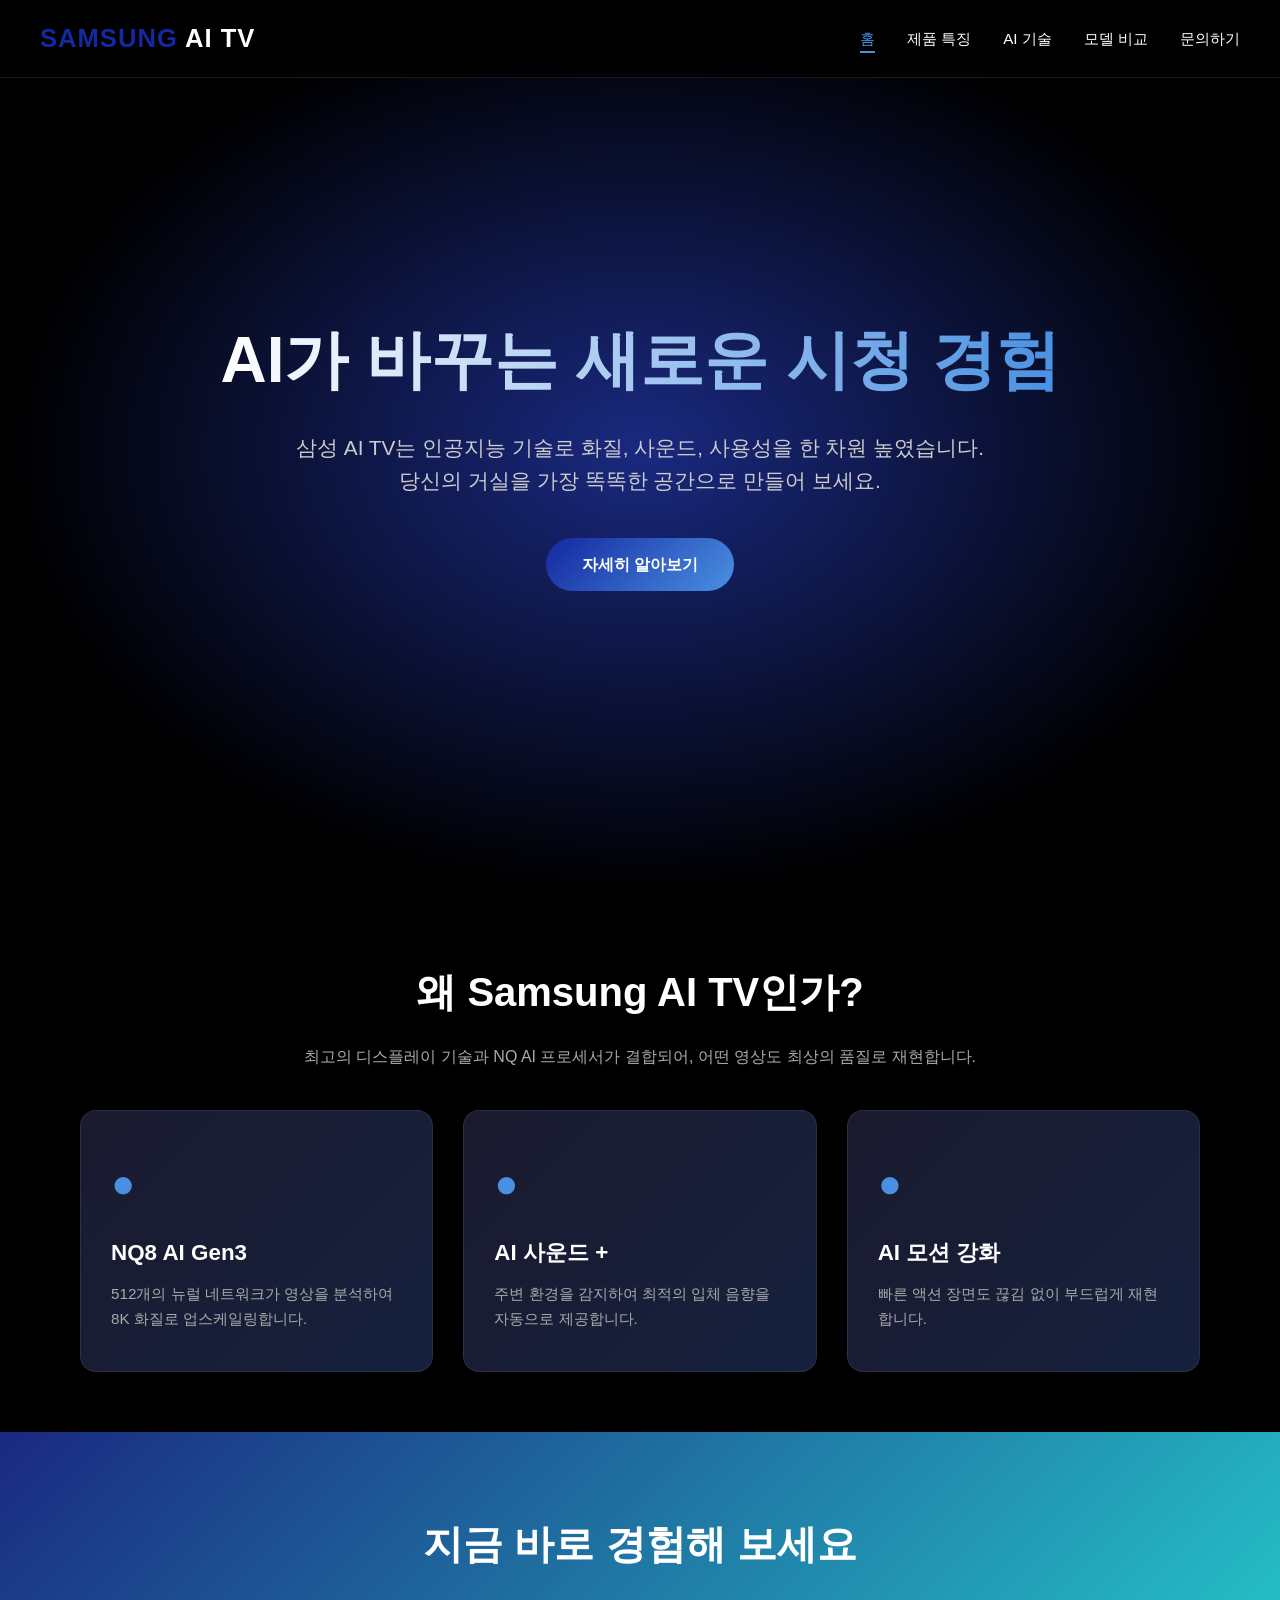
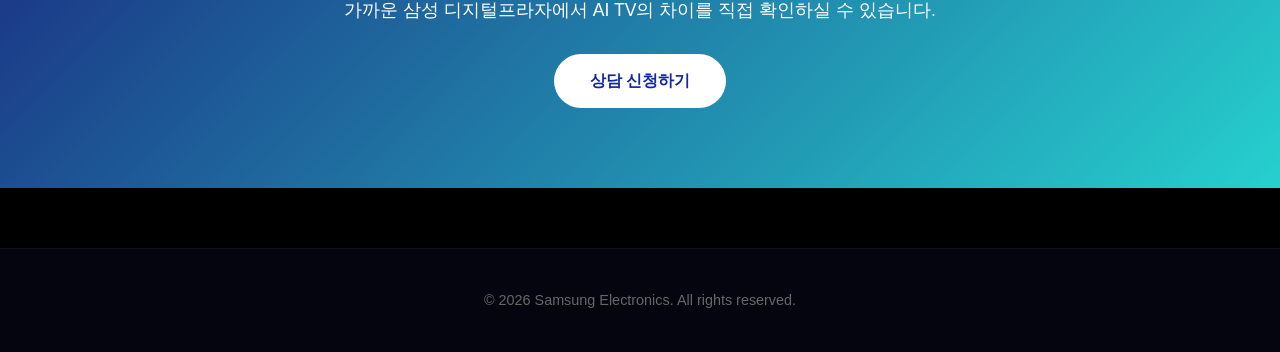
==== Test1/index.html @ 314ebc20 "Add Samsung AI TV introduction website (5 pages) Create Test1 folder containing a 5-page promotional" ====
<!DOCTYPE html>
<html lang="ko">
<head>
  <meta charset="UTF-8">
  <meta name="viewport" content="width=device-width, initial-scale=1.0">
  <title>Samsung AI TV - 홈</title>
  <link rel="stylesheet" href="style.css">
</head>
<body>
  <nav class="navbar">
    <div class="logo">SAMSUNG<span> AI TV</span></div>
    <ul class="nav-links">
      <li><a href="index.html" class="active">홈</a></li>
      <li><a href="features.html">제품 특징</a></li>
      <li><a href="ai-tech.html">AI 기술</a></li>
      <li><a href="models.html">모델 비교</a></li>
      <li><a href="contact.html">문의하기</a></li>
    </ul>
  </nav>

  <section class="hero">
    <div class="hero-content">
      <h1>AI가 바꾸는 새로운 시청 경험</h1>
      <p>삼성 AI TV는 인공지능 기술로 화질, 사운드, 사용성을 한 차원 높였습니다.<br>당신의 거실을 가장 똑똑한 공간으로 만들어 보세요.</p>
      <a href="features.html" class="btn">자세히 알아보기</a>
    </div>
  </section>

  <section class="container">
    <h2 style="text-align:center; font-size:2.5rem; margin-bottom:20px;">왜 Samsung AI TV인가?</h2>
    <p style="text-align:center; color:#aaa; max-width:700px; margin:0 auto;">최고의 디스플레이 기술과 NQ AI 프로세서가 결합되어, 어떤 영상도 최상의 품질로 재현합니다.</p>
    <div class="features-grid">
      <div class="feature-card">
        <div class="feature-icon">●</div>
        <h3>NQ8 AI Gen3</h3>
        <p>512개의 뉴럴 네트워크가 영상을 분석하여 8K 화질로 업스케일링합니다.</p>
      </div>
      <div class="feature-card">
        <div class="feature-icon">●</div>
        <h3>AI 사운드 +</h3>
        <p>주변 환경을 감지하여 최적의 입체 음향을 자동으로 제공합니다.</p>
      </div>
      <div class="feature-card">
        <div class="feature-icon">●</div>
        <h3>AI 모션 강화</h3>
        <p>빠른 액션 장면도 끊김 없이 부드럽게 재현합니다.</p>
      </div>
    </div>
  </section>

  <section class="cta-section">
    <h2>지금 바로 경험해 보세요</h2>
    <p>가까운 삼성 디지털프라자에서 AI TV의 차이를 직접 확인하실 수 있습니다.</p>
    <a href="contact.html" class="btn">상담 신청하기</a>
  </section>

  <footer class="footer">
    <p>© 2026 Samsung Electronics. All rights reserved.</p>
  </footer>
</body>
</html>
---- Test1/style.css ----
* {
  margin: 0;
  padding: 0;
  box-sizing: border-box;
}

body {
  font-family: 'Segoe UI', 'Malgun Gothic', sans-serif;
  line-height: 1.6;
  color: #fff;
  background: #000;
}

/* Navigation */
.navbar {
  position: fixed;
  top: 0;
  left: 0;
  width: 100%;
  background: rgba(0, 0, 0, 0.85);
  backdrop-filter: blur(10px);
  z-index: 1000;
  padding: 18px 40px;
  display: flex;
  justify-content: space-between;
  align-items: center;
  border-bottom: 1px solid rgba(255, 255, 255, 0.1);
}

.logo {
  font-size: 1.6rem;
  font-weight: 700;
  color: #1428a0;
  letter-spacing: 1px;
}

.logo span {
  color: #fff;
}

.nav-links {
  display: flex;
  gap: 32px;
  list-style: none;
}

.nav-links a {
  color: #fff;
  text-decoration: none;
  font-size: 0.95rem;
  font-weight: 500;
  transition: color 0.3s;
  position: relative;
}

.nav-links a:hover,
.nav-links a.active {
  color: #4a90e2;
}

.nav-links a.active::after {
  content: '';
  position: absolute;
  bottom: -6px;
  left: 0;
  width: 100%;
  height: 2px;
  background: #4a90e2;
}

/* Hero Section */
.hero {
  height: 100vh;
  display: flex;
  align-items: center;
  justify-content: center;
  text-align: center;
  background: radial-gradient(ellipse at center, #1a2980 0%, #000 70%);
  padding: 0 20px;
}

.hero-content h1 {
  font-size: 4rem;
  font-weight: 800;
  margin-bottom: 20px;
  background: linear-gradient(90deg, #fff, #4a90e2);
  -webkit-background-clip: text;
  -webkit-text-fill-color: transparent;
  background-clip: text;
}

.hero-content p {
  font-size: 1.3rem;
  color: #ccc;
  margin-bottom: 40px;
  max-width: 700px;
  margin-left: auto;
  margin-right: auto;
}

.btn {
  display: inline-block;
  padding: 14px 36px;
  background: linear-gradient(135deg, #1428a0, #4a90e2);
  color: #fff;
  text-decoration: none;
  border-radius: 30px;
  font-weight: 600;
  transition: transform 0.3s, box-shadow 0.3s;
  border: none;
  cursor: pointer;
  font-size: 1rem;
}

.btn:hover {
  transform: translateY(-3px);
  box-shadow: 0 10px 30px rgba(74, 144, 226, 0.4);
}

/* Page sections */
.page-header {
  padding: 140px 40px 60px;
  text-align: center;
  background: linear-gradient(180deg, #0a1428 0%, #000 100%);
}

.page-header h1 {
  font-size: 3rem;
  margin-bottom: 16px;
}

.page-header p {
  font-size: 1.2rem;
  color: #aaa;
}

.container {
  max-width: 1200px;
  margin: 0 auto;
  padding: 60px 40px;
}

/* Features Grid */
.features-grid {
  display: grid;
  grid-template-columns: repeat(auto-fit, minmax(280px, 1fr));
  gap: 30px;
  margin-top: 40px;
}

.feature-card {
  background: linear-gradient(135deg, #1a1a2e 0%, #16213e 100%);
  padding: 40px 30px;
  border-radius: 16px;
  border: 1px solid rgba(255, 255, 255, 0.08);
  transition: transform 0.3s, border-color 0.3s;
}

.feature-card:hover {
  transform: translateY(-8px);
  border-color: #4a90e2;
}

.feature-icon {
  font-size: 2.5rem;
  margin-bottom: 20px;
  color: #4a90e2;
}

.feature-card h3 {
  font-size: 1.4rem;
  margin-bottom: 12px;
}

.feature-card p {
  color: #aaa;
  font-size: 0.95rem;
}

/* AI Tech Section */
.tech-section {
  padding: 60px 40px;
}

.tech-item {
  display: grid;
  grid-template-columns: 1fr 1fr;
  gap: 60px;
  align-items: center;
  margin-bottom: 80px;
  max-width: 1200px;
  margin-left: auto;
  margin-right: auto;
}

.tech-item.reverse {
  direction: rtl;
}

.tech-item.reverse > * {
  direction: ltr;
}

.tech-text h2 {
  font-size: 2.2rem;
  margin-bottom: 20px;
  color: #4a90e2;
}

.tech-text p {
  font-size: 1.05rem;
  color: #ccc;
  margin-bottom: 16px;
}

.tech-visual {
  height: 320px;
  border-radius: 16px;
  background: linear-gradient(135deg, #1428a0, #4a90e2);
  display: flex;
  align-items: center;
  justify-content: center;
  font-size: 5rem;
  font-weight: 800;
  color: rgba(255, 255, 255, 0.9);
  box-shadow: 0 20px 60px rgba(74, 144, 226, 0.3);
}

/* Comparison Table */
.compare-table {
  width: 100%;
  margin-top: 40px;
  border-collapse: collapse;
  background: #0a0a1a;
  border-radius: 12px;
  overflow: hidden;
}

.compare-table th,
.compare-table td {
  padding: 18px 20px;
  text-align: left;
  border-bottom: 1px solid rgba(255, 255, 255, 0.08);
}

.compare-table th {
  background: linear-gradient(135deg, #1428a0, #4a90e2);
  font-weight: 600;
  font-size: 1.05rem;
}

.compare-table td {
  color: #ccc;
}

.compare-table tr:hover td {
  background: rgba(74, 144, 226, 0.05);
}

.model-name {
  color: #4a90e2;
  font-weight: 600;
}

/* Contact Form */
.contact-form {
  max-width: 700px;
  margin: 40px auto 0;
  background: #0a0a1a;
  padding: 40px;
  border-radius: 16px;
  border: 1px solid rgba(255, 255, 255, 0.08);
}

.form-group {
  margin-bottom: 20px;
}

.form-group label {
  display: block;
  margin-bottom: 8px;
  font-weight: 500;
  color: #ccc;
}

.form-group input,
.form-group select,
.form-group textarea {
  width: 100%;
  padding: 12px 16px;
  background: #1a1a2e;
  border: 1px solid rgba(255, 255, 255, 0.1);
  border-radius: 8px;
  color: #fff;
  font-size: 1rem;
  font-family: inherit;
}

.form-group input:focus,
.form-group select:focus,
.form-group textarea:focus {
  outline: none;
  border-color: #4a90e2;
}

.form-group textarea {
  min-height: 140px;
  resize: vertical;
}

/* Footer */
.footer {
  background: #050510;
  padding: 40px;
  text-align: center;
  color: #666;
  border-top: 1px solid rgba(255, 255, 255, 0.05);
  margin-top: 60px;
}

.footer p {
  font-size: 0.9rem;
}

/* CTA section on home */
.cta-section {
  padding: 80px 40px;
  text-align: center;
  background: linear-gradient(135deg, #1a2980 0%, #26d0ce 100%);
}

.cta-section h2 {
  font-size: 2.5rem;
  margin-bottom: 20px;
}

.cta-section p {
  font-size: 1.1rem;
  margin-bottom: 30px;
  max-width: 600px;
  margin-left: auto;
  margin-right: auto;
}

.cta-section .btn {
  background: #fff;
  color: #1428a0;
}

/* Responsive */
@media (max-width: 768px) {
  .navbar {
    padding: 14px 20px;
  }
  .nav-links {
    gap: 16px;
    font-size: 0.85rem;
  }
  .hero-content h1 {
    font-size: 2.5rem;
  }
  .tech-item {
    grid-template-columns: 1fr;
    gap: 30px;
  }
  .page-header h1 {
    font-size: 2.2rem;
  }
}
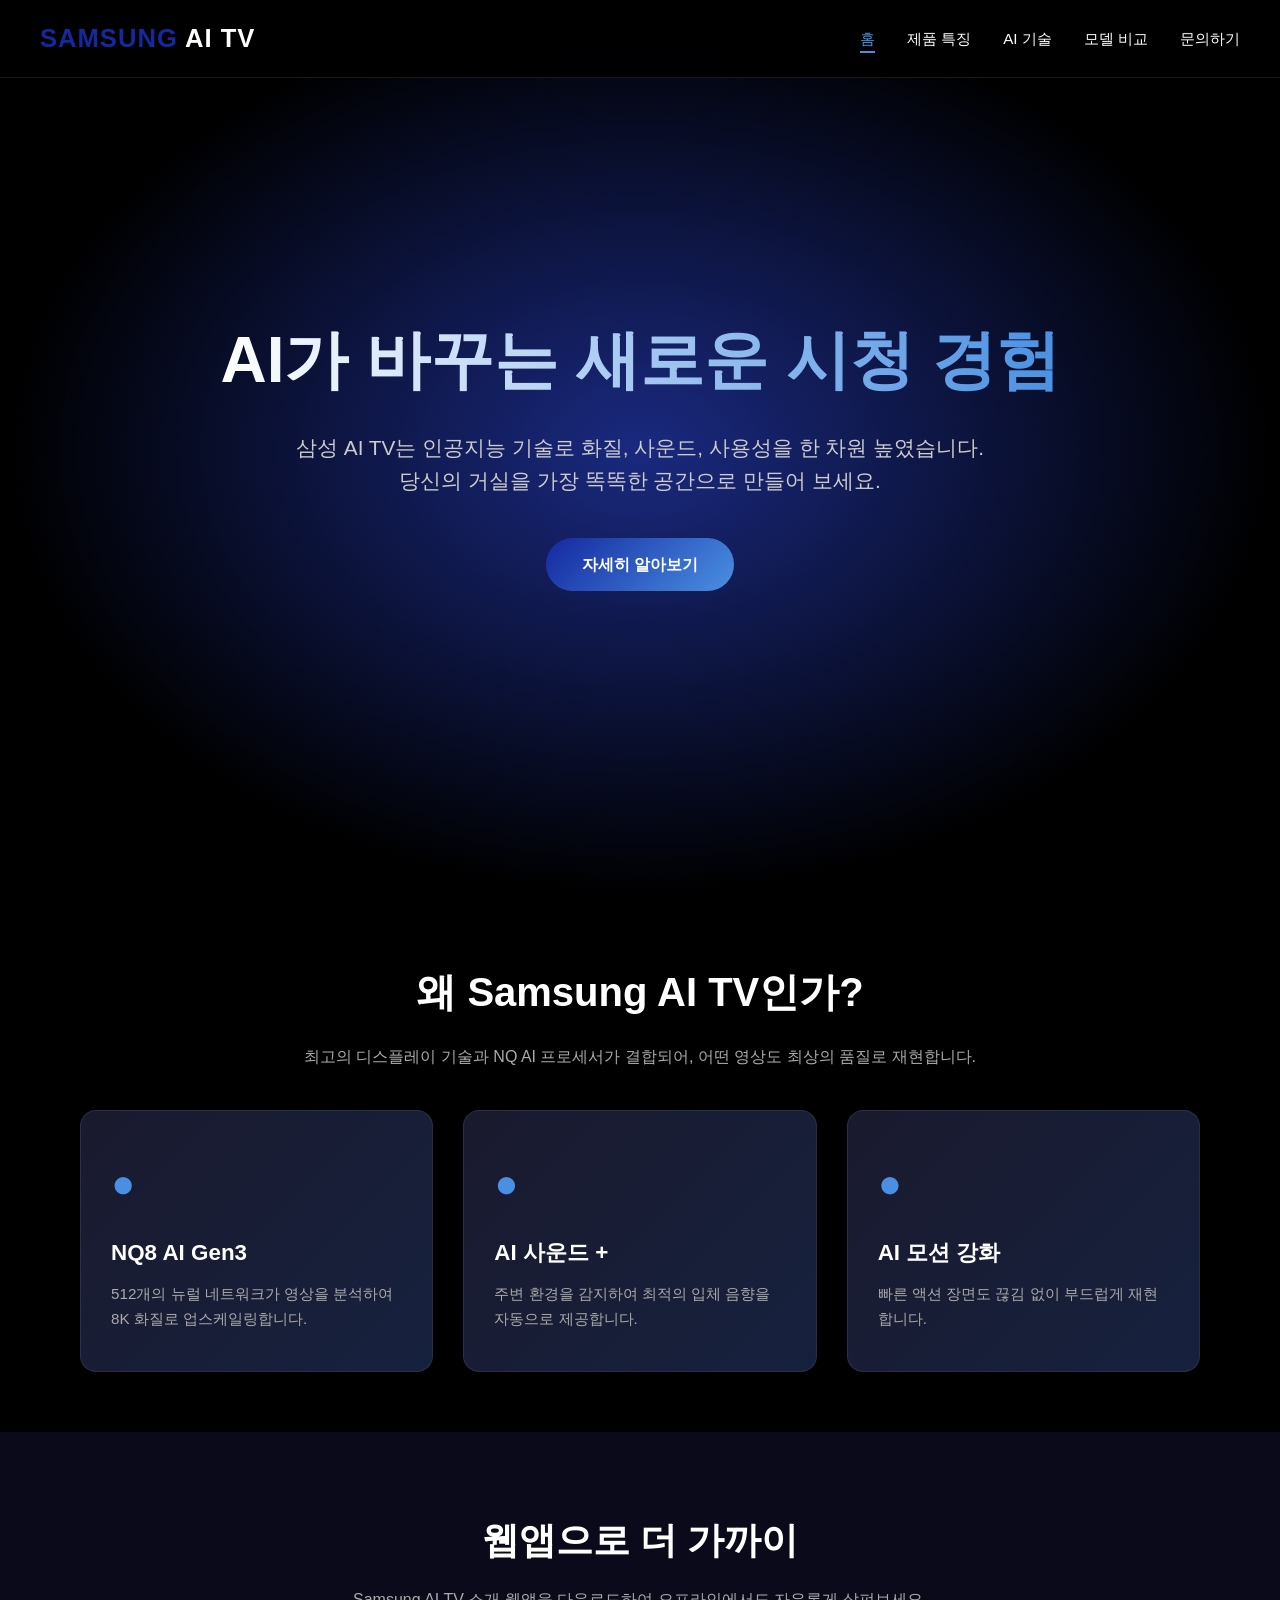
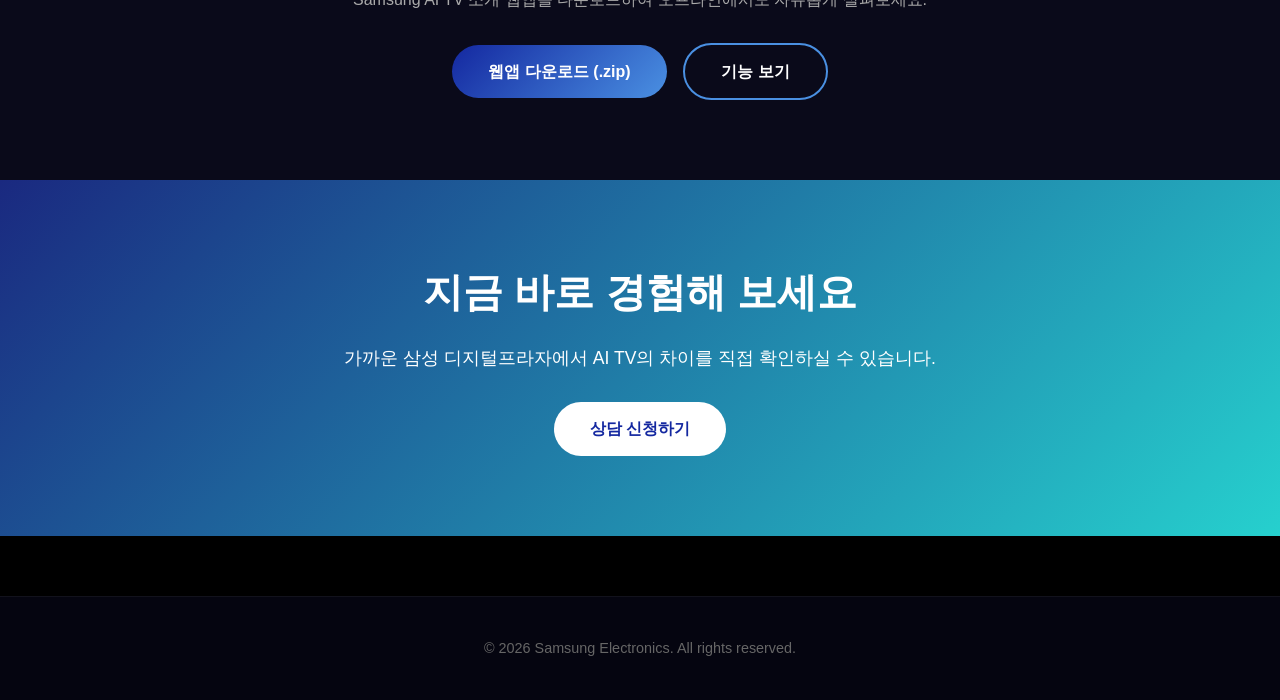
==== commit 330117c9: "Add README.md and webapp download package Introduce a project README with overview, page map, and us" ====
--- a/Test1/index.html
+++ b/Test1/index.html
@@ -48,6 +48,13 @@
     </div>
   </section>
 
+  <section style="padding:80px 40px; text-align:center; background:#0a0a1a;">
+    <h2 style="font-size:2.3rem; margin-bottom:16px;">웹앱으로 더 가까이</h2>
+    <p style="color:#aaa; max-width:600px; margin:0 auto 30px;">Samsung AI TV 소개 웹앱을 다운로드하여 오프라인에서도 자유롭게 살펴보세요.</p>
+    <a href="samsung-aitv-webapp.zip" download class="btn" style="margin-right:12px;">웹앱 다운로드 (.zip)</a>
+    <a href="features.html" class="btn" style="background:transparent; border:2px solid #4a90e2;">기능 보기</a>
+  </section>
+
   <section class="cta-section">
     <h2>지금 바로 경험해 보세요</h2>
     <p>가까운 삼성 디지털프라자에서 AI TV의 차이를 직접 확인하실 수 있습니다.</p>
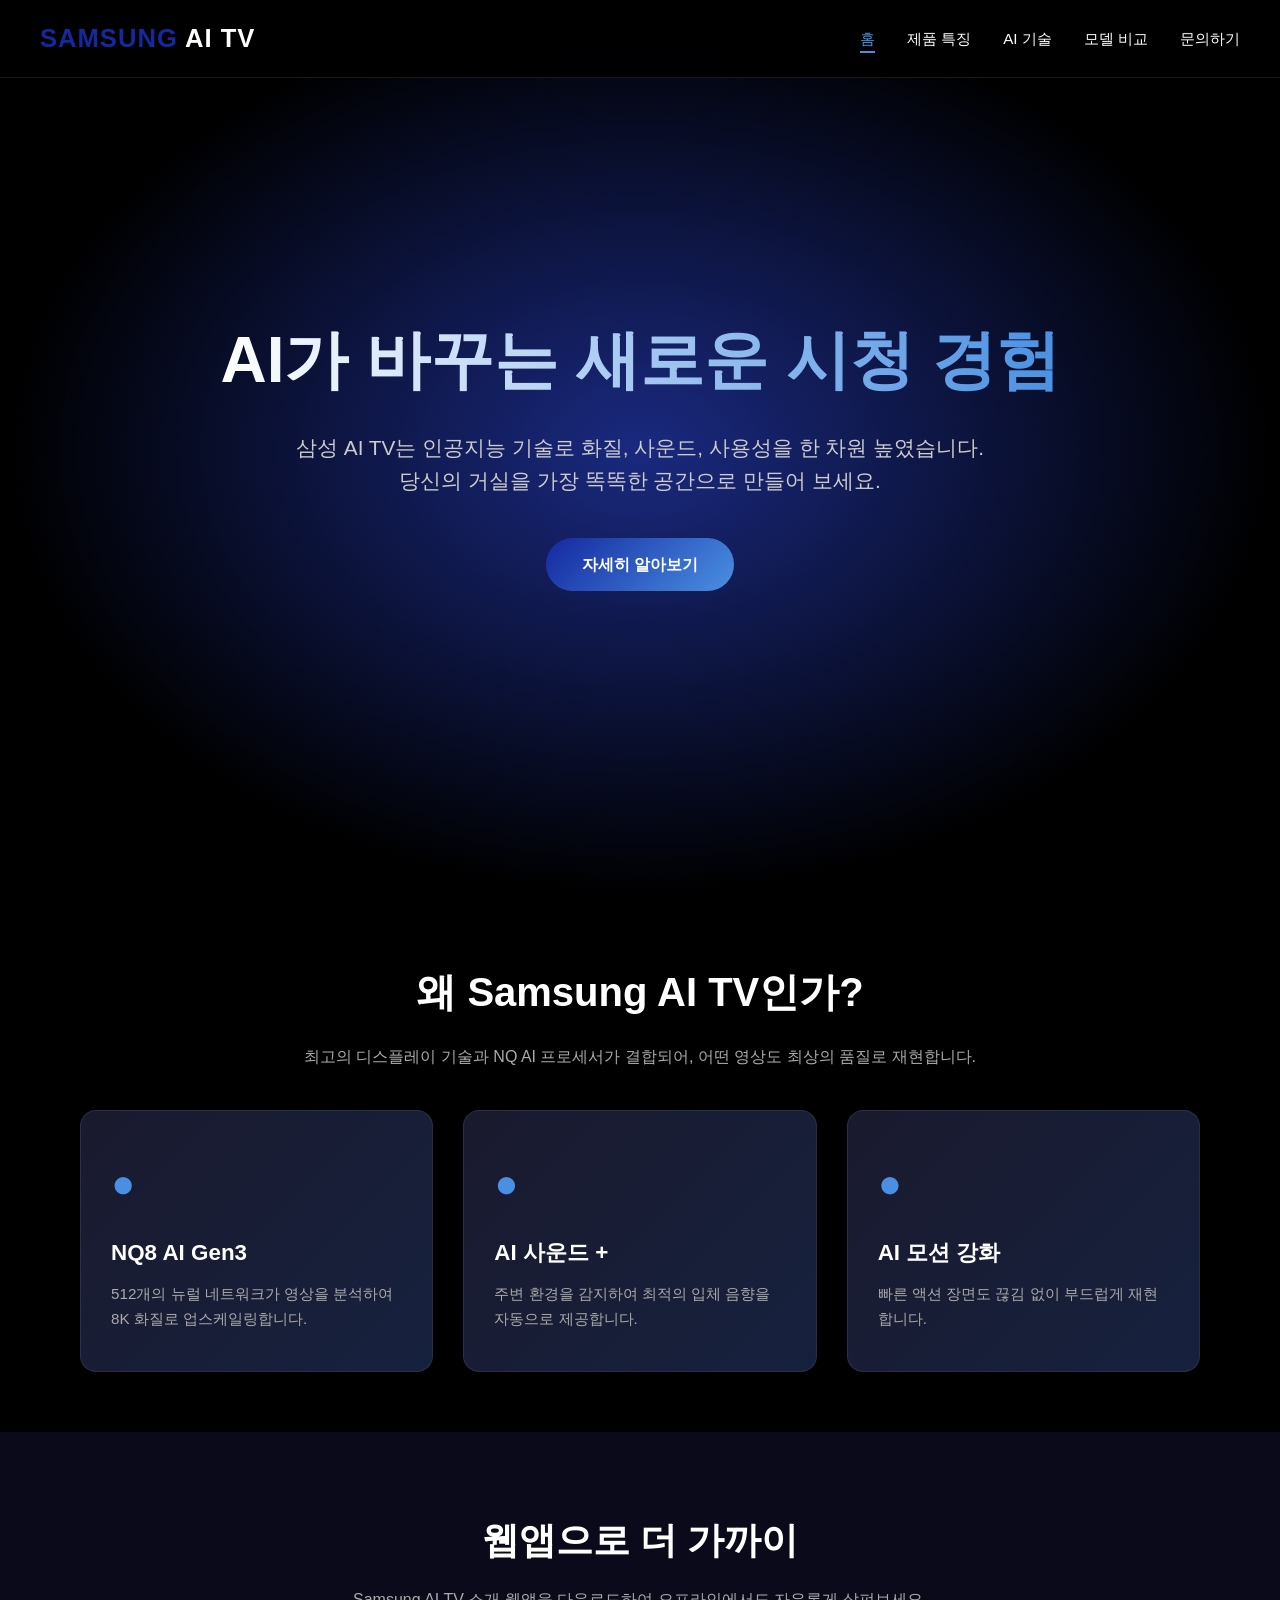
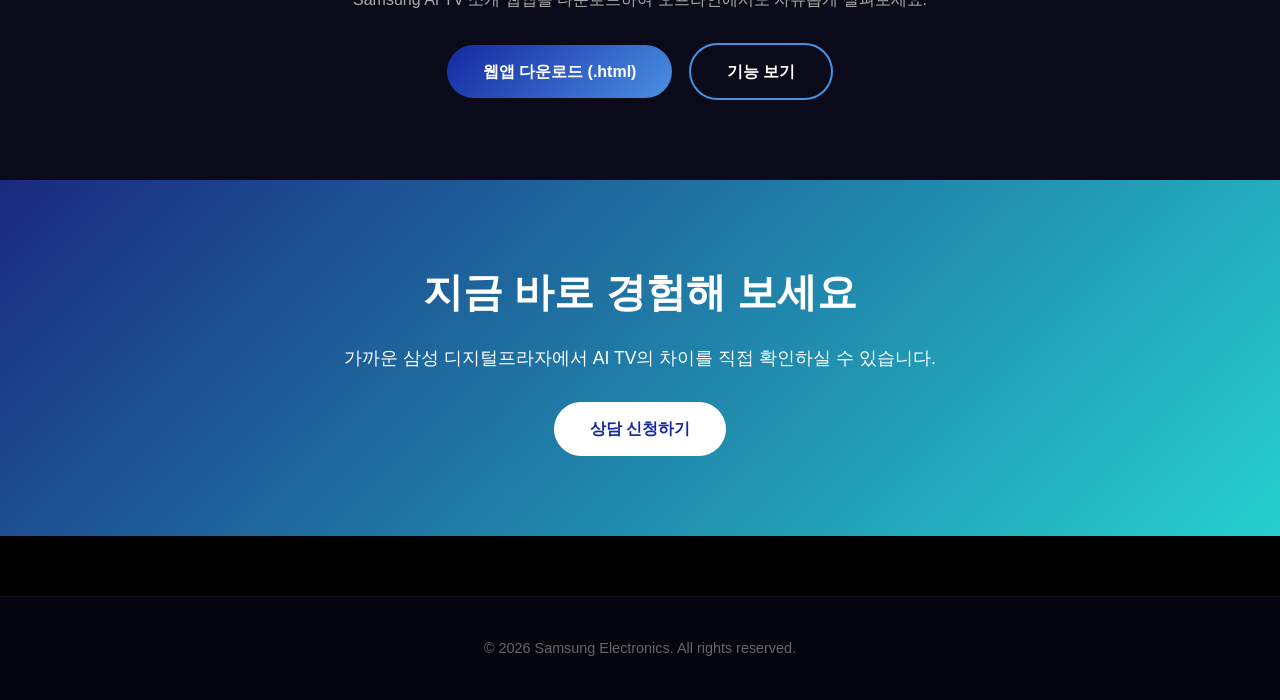
==== commit 2d5fa950: "Replace zip download with single-file HTML webapp Bundle all 5 pages and styles into samsung-aitv-we" ====
--- a/Test1/index.html
+++ b/Test1/index.html
@@ -51,7 +51,7 @@
   <section style="padding:80px 40px; text-align:center; background:#0a0a1a;">
     <h2 style="font-size:2.3rem; margin-bottom:16px;">웹앱으로 더 가까이</h2>
     <p style="color:#aaa; max-width:600px; margin:0 auto 30px;">Samsung AI TV 소개 웹앱을 다운로드하여 오프라인에서도 자유롭게 살펴보세요.</p>
-    <a href="samsung-aitv-webapp.zip" download class="btn" style="margin-right:12px;">웹앱 다운로드 (.zip)</a>
+    <a href="samsung-aitv-webapp.html" download class="btn" style="margin-right:12px;">웹앱 다운로드 (.html)</a>
     <a href="features.html" class="btn" style="background:transparent; border:2px solid #4a90e2;">기능 보기</a>
   </section>
 
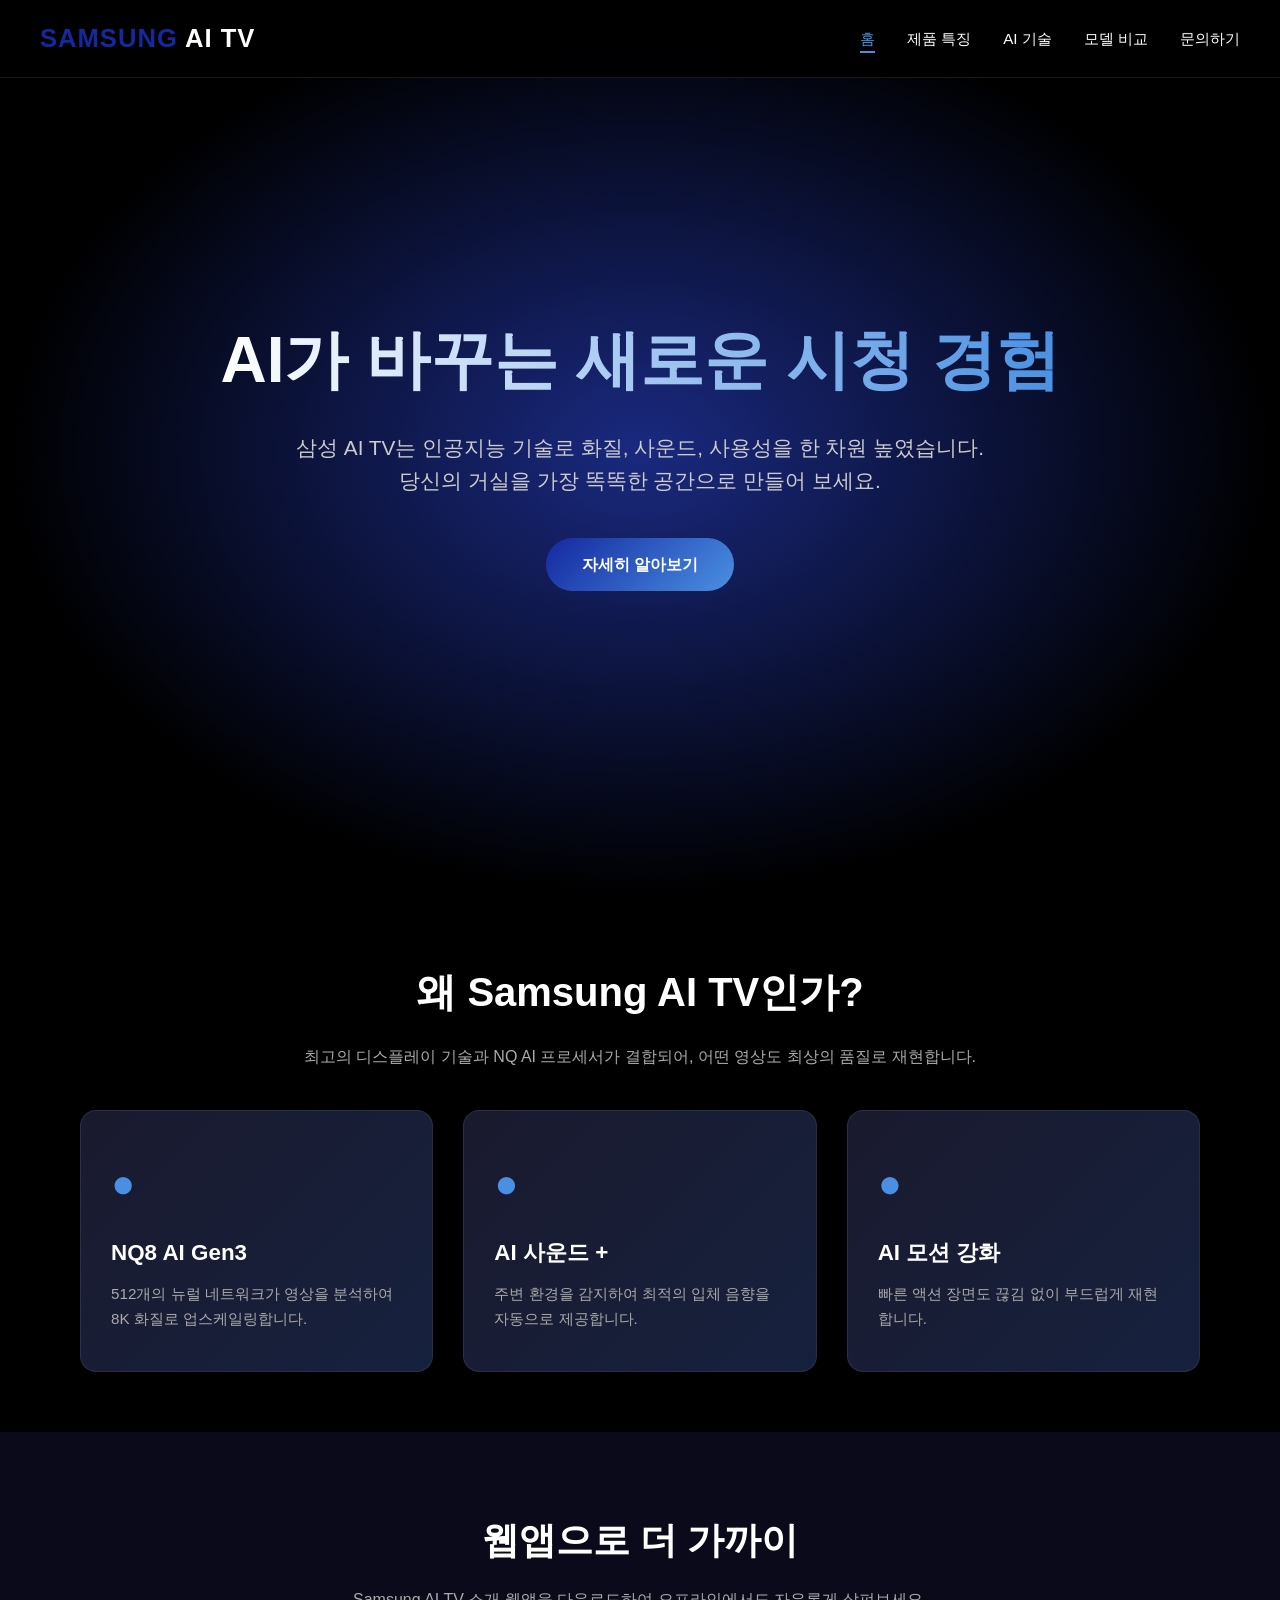
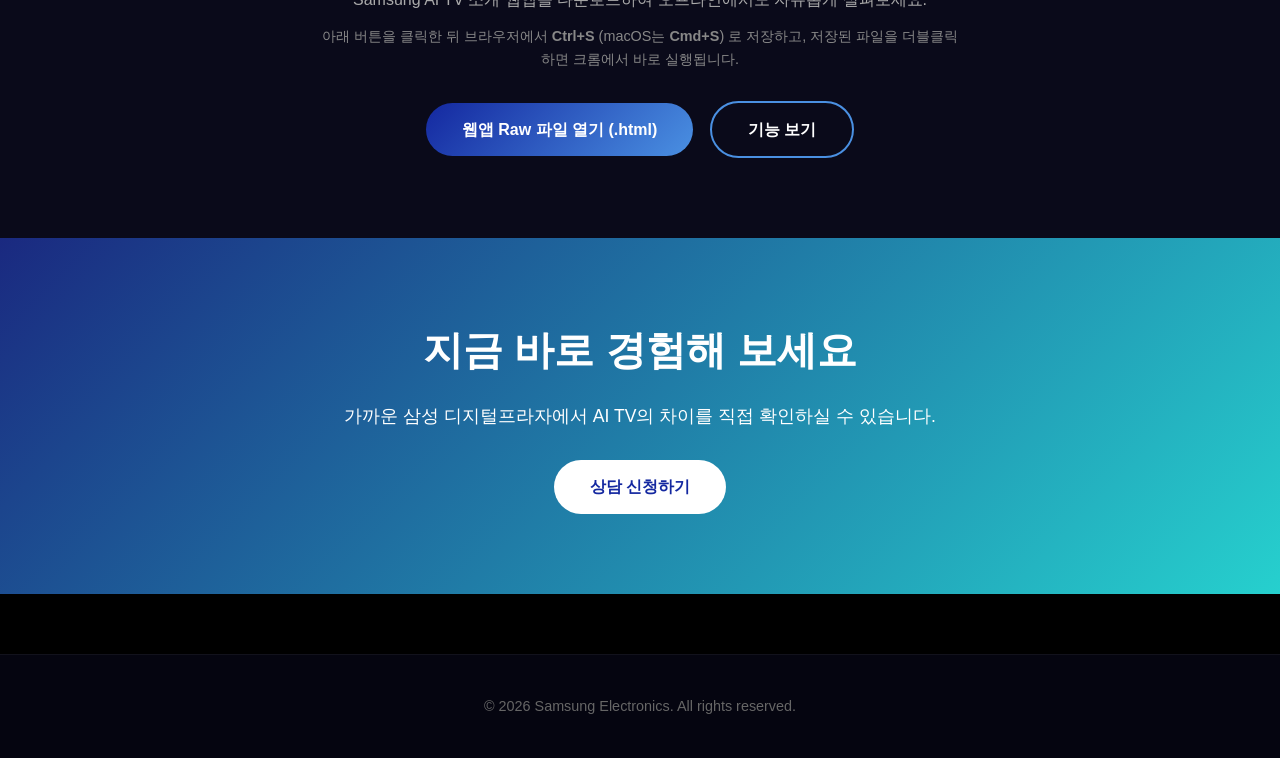
==== commit 205468b6: "Document Raw download flow for the HTML webapp GitHub renders .html as source instead of executing i" ====
--- a/Test1/index.html
+++ b/Test1/index.html
@@ -50,8 +50,9 @@
 
   <section style="padding:80px 40px; text-align:center; background:#0a0a1a;">
     <h2 style="font-size:2.3rem; margin-bottom:16px;">웹앱으로 더 가까이</h2>
-    <p style="color:#aaa; max-width:600px; margin:0 auto 30px;">Samsung AI TV 소개 웹앱을 다운로드하여 오프라인에서도 자유롭게 살펴보세요.</p>
-    <a href="samsung-aitv-webapp.html" download class="btn" style="margin-right:12px;">웹앱 다운로드 (.html)</a>
+    <p style="color:#aaa; max-width:600px; margin:0 auto 12px;">Samsung AI TV 소개 웹앱을 다운로드하여 오프라인에서도 자유롭게 살펴보세요.</p>
+    <p style="color:#888; max-width:640px; margin:0 auto 30px; font-size:0.9rem;">아래 버튼을 클릭한 뒤 브라우저에서 <b>Ctrl+S</b> (macOS는 <b>Cmd+S</b>) 로 저장하고, 저장된 파일을 더블클릭하면 크롬에서 바로 실행됩니다.</p>
+    <a href="https://raw.githubusercontent.com/vdaistrategy00/cso/claude/samsung-aitv-webpage-H5gP1/Test1/samsung-aitv-webapp.html" class="btn" style="margin-right:12px;" target="_blank" rel="noopener">웹앱 Raw 파일 열기 (.html)</a>
     <a href="features.html" class="btn" style="background:transparent; border:2px solid #4a90e2;">기능 보기</a>
   </section>
 
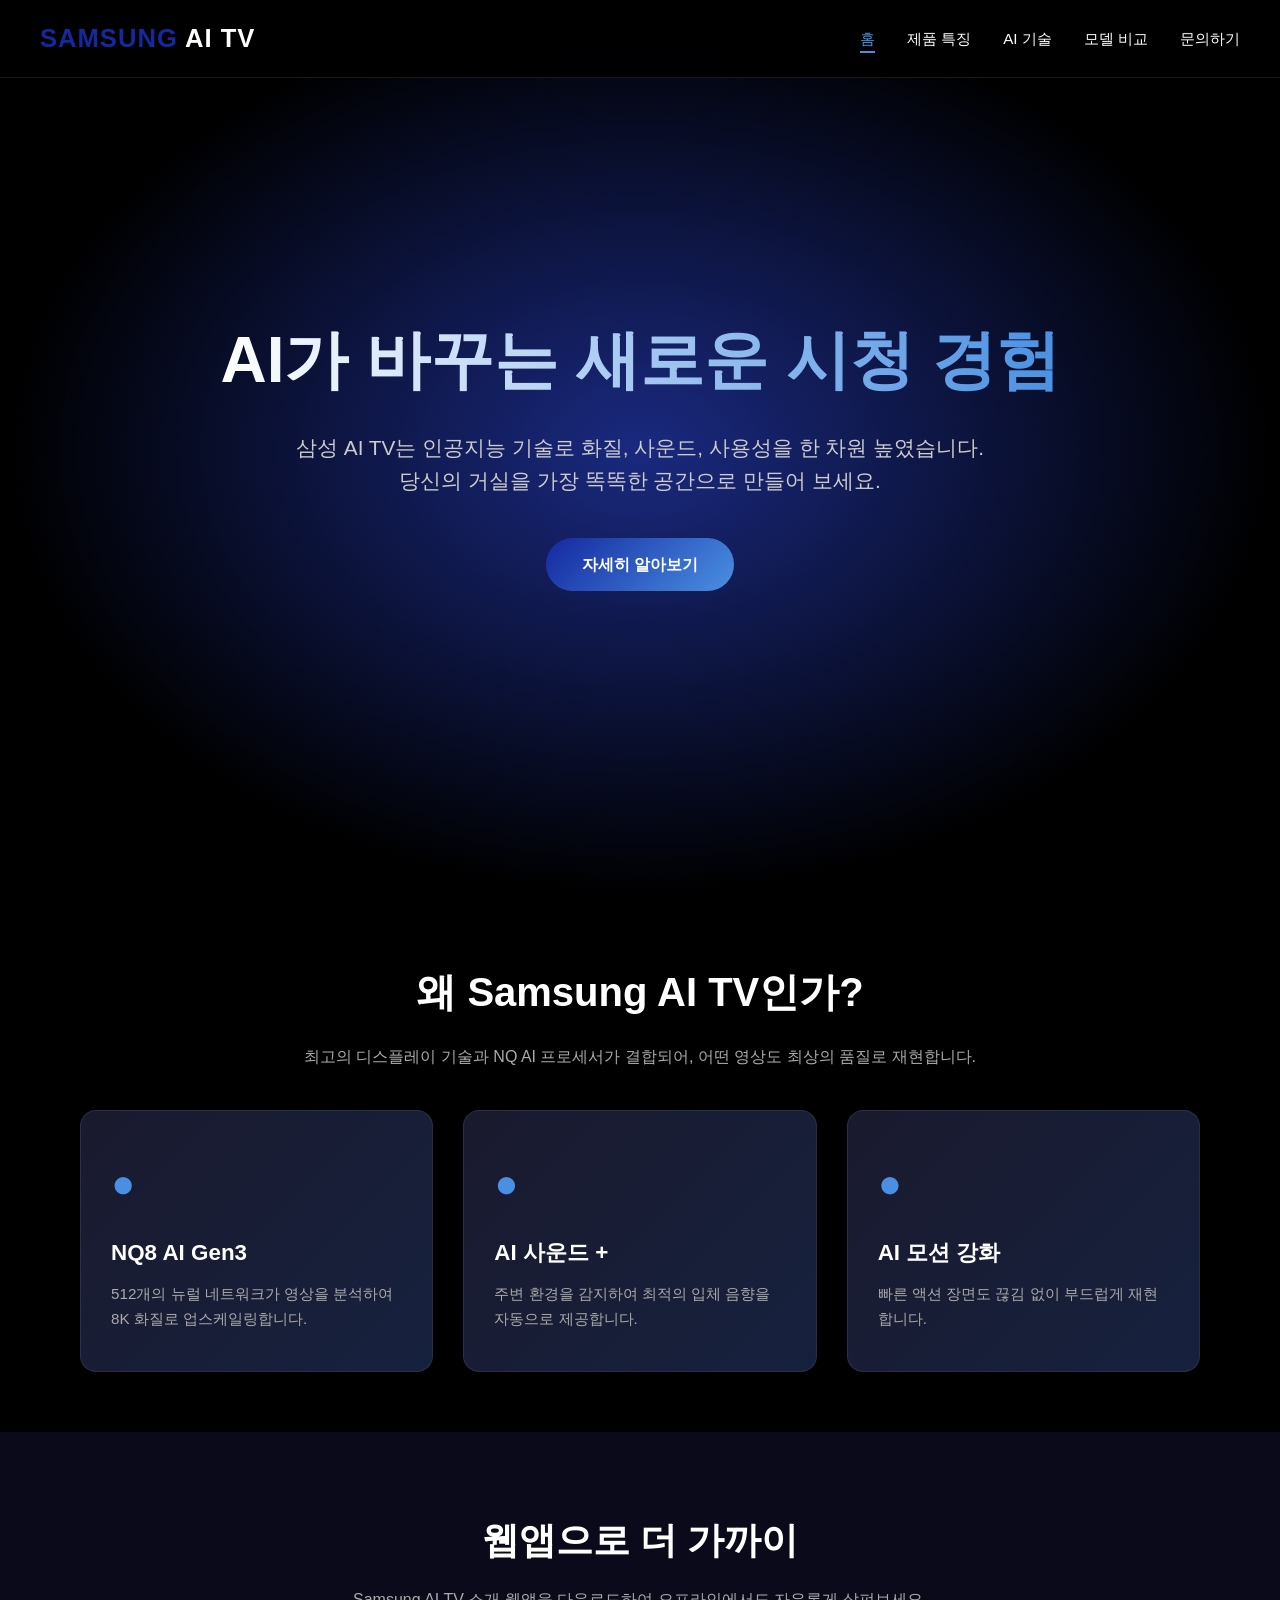
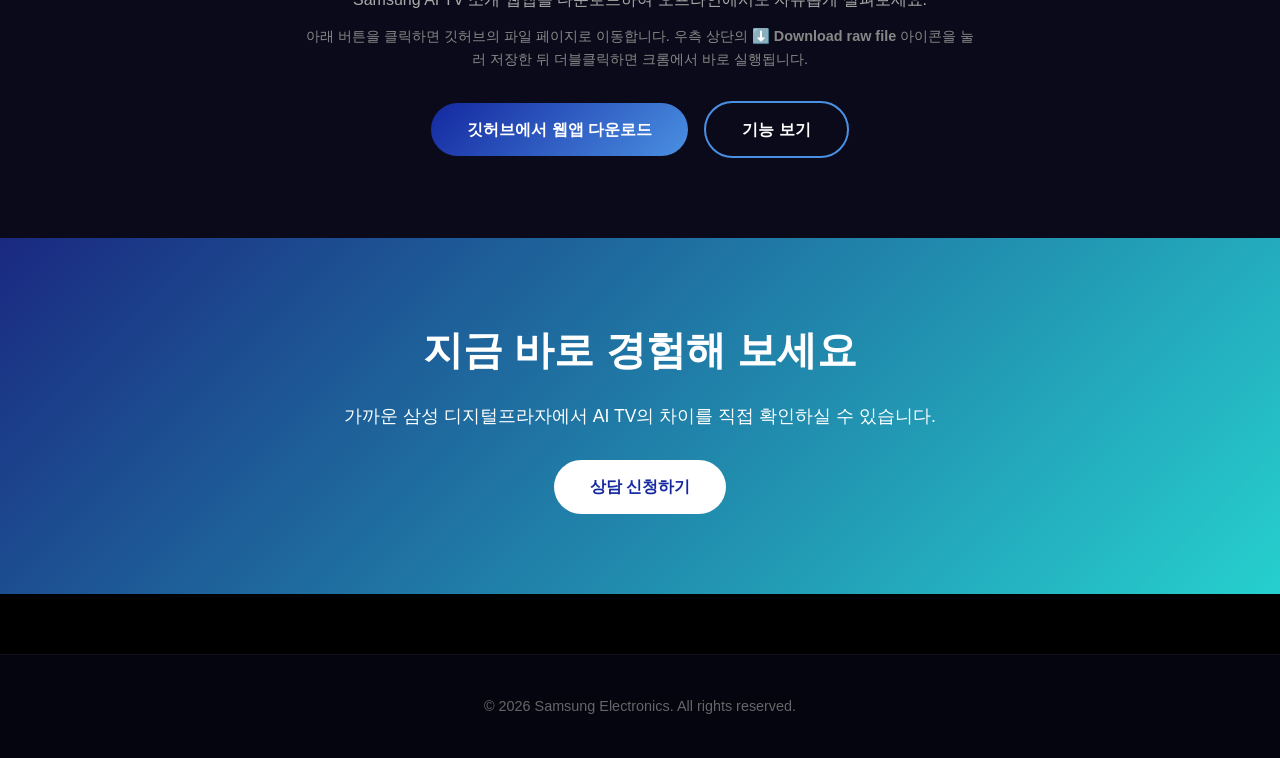
==== commit 92f1258e: "Fix download flow to use GitHub UI's raw file button Raw URLs fail on private repos. Update README a" ====
--- a/Test1/index.html
+++ b/Test1/index.html
@@ -51,8 +51,8 @@
   <section style="padding:80px 40px; text-align:center; background:#0a0a1a;">
     <h2 style="font-size:2.3rem; margin-bottom:16px;">웹앱으로 더 가까이</h2>
     <p style="color:#aaa; max-width:600px; margin:0 auto 12px;">Samsung AI TV 소개 웹앱을 다운로드하여 오프라인에서도 자유롭게 살펴보세요.</p>
-    <p style="color:#888; max-width:640px; margin:0 auto 30px; font-size:0.9rem;">아래 버튼을 클릭한 뒤 브라우저에서 <b>Ctrl+S</b> (macOS는 <b>Cmd+S</b>) 로 저장하고, 저장된 파일을 더블클릭하면 크롬에서 바로 실행됩니다.</p>
-    <a href="https://raw.githubusercontent.com/vdaistrategy00/cso/claude/samsung-aitv-webpage-H5gP1/Test1/samsung-aitv-webapp.html" class="btn" style="margin-right:12px;" target="_blank" rel="noopener">웹앱 Raw 파일 열기 (.html)</a>
+    <p style="color:#888; max-width:680px; margin:0 auto 30px; font-size:0.9rem;">아래 버튼을 클릭하면 깃허브의 파일 페이지로 이동합니다. 우측 상단의 <b>⬇️ Download raw file</b> 아이콘을 눌러 저장한 뒤 더블클릭하면 크롬에서 바로 실행됩니다.</p>
+    <a href="https://github.com/vdaistrategy00/cso/blob/claude/samsung-aitv-webpage-H5gP1/Test1/samsung-aitv-webapp.html" class="btn" style="margin-right:12px;" target="_blank" rel="noopener">깃허브에서 웹앱 다운로드</a>
     <a href="features.html" class="btn" style="background:transparent; border:2px solid #4a90e2;">기능 보기</a>
   </section>
 
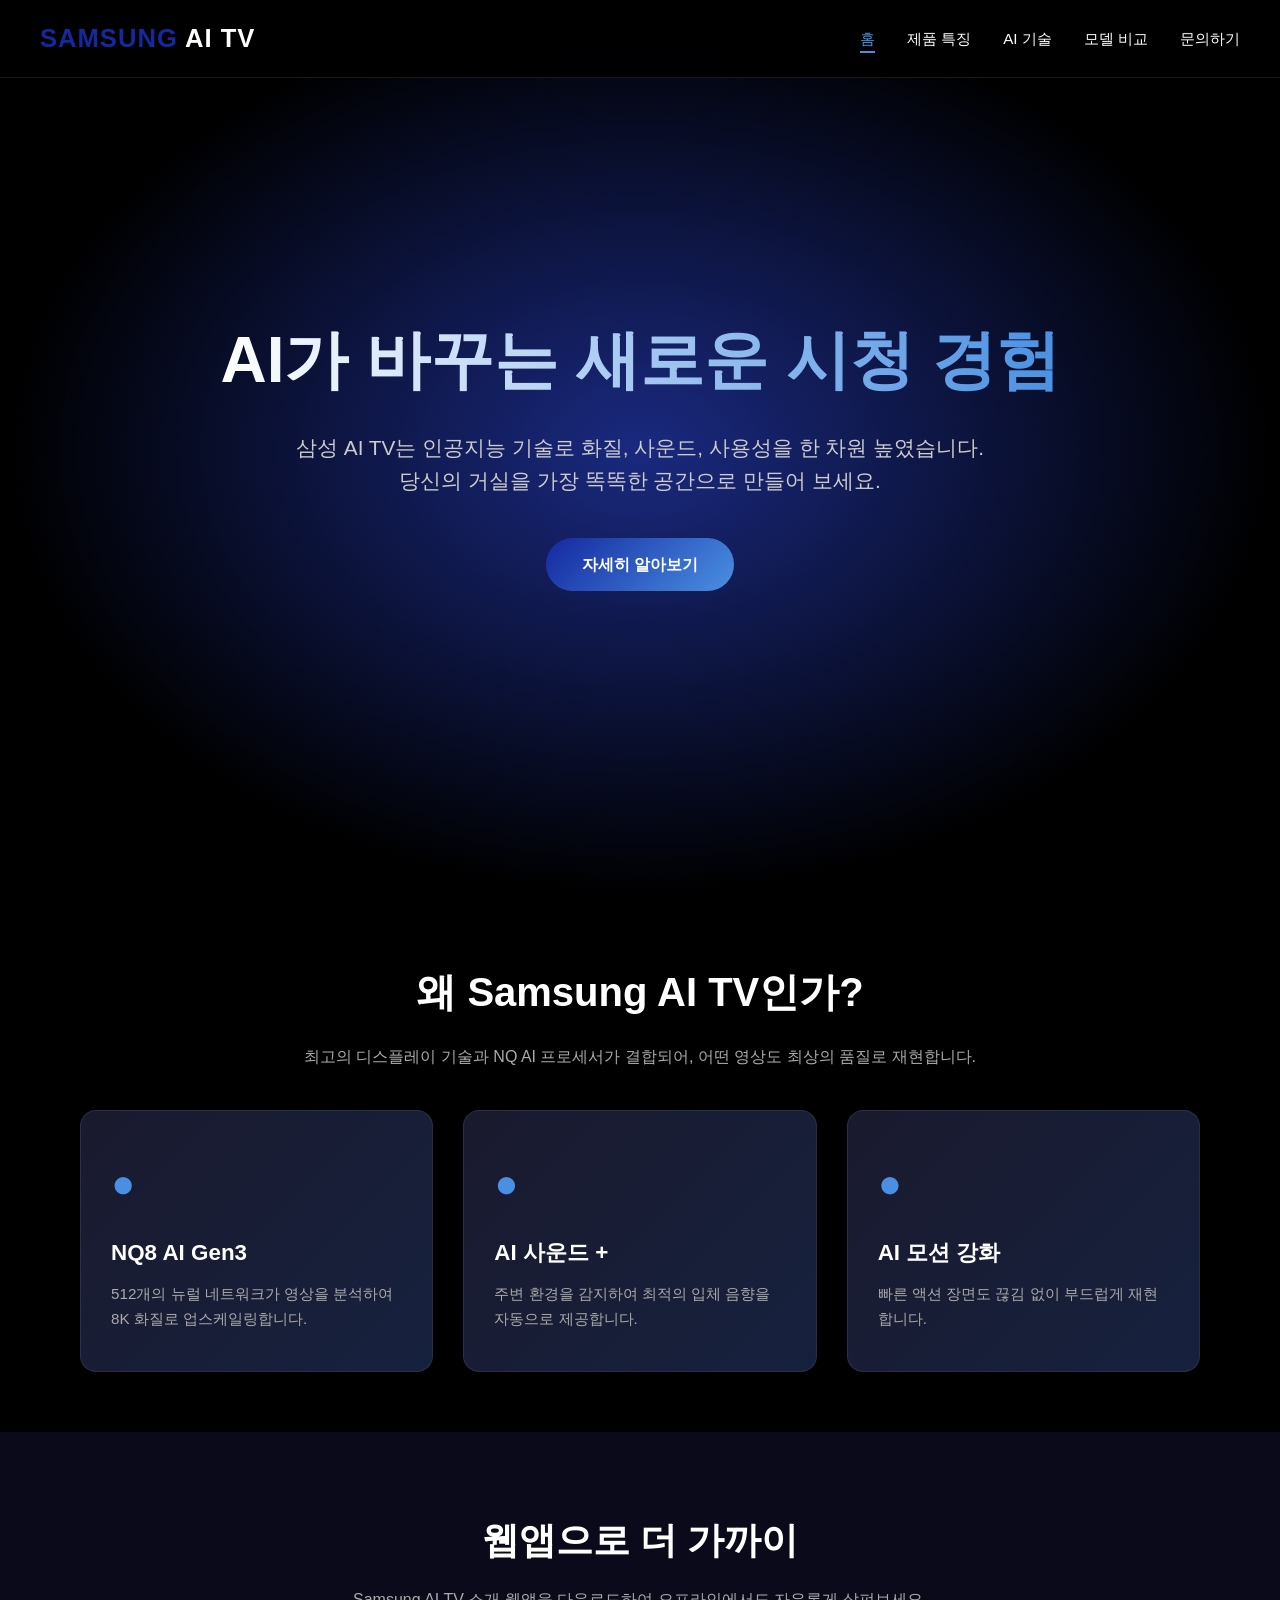
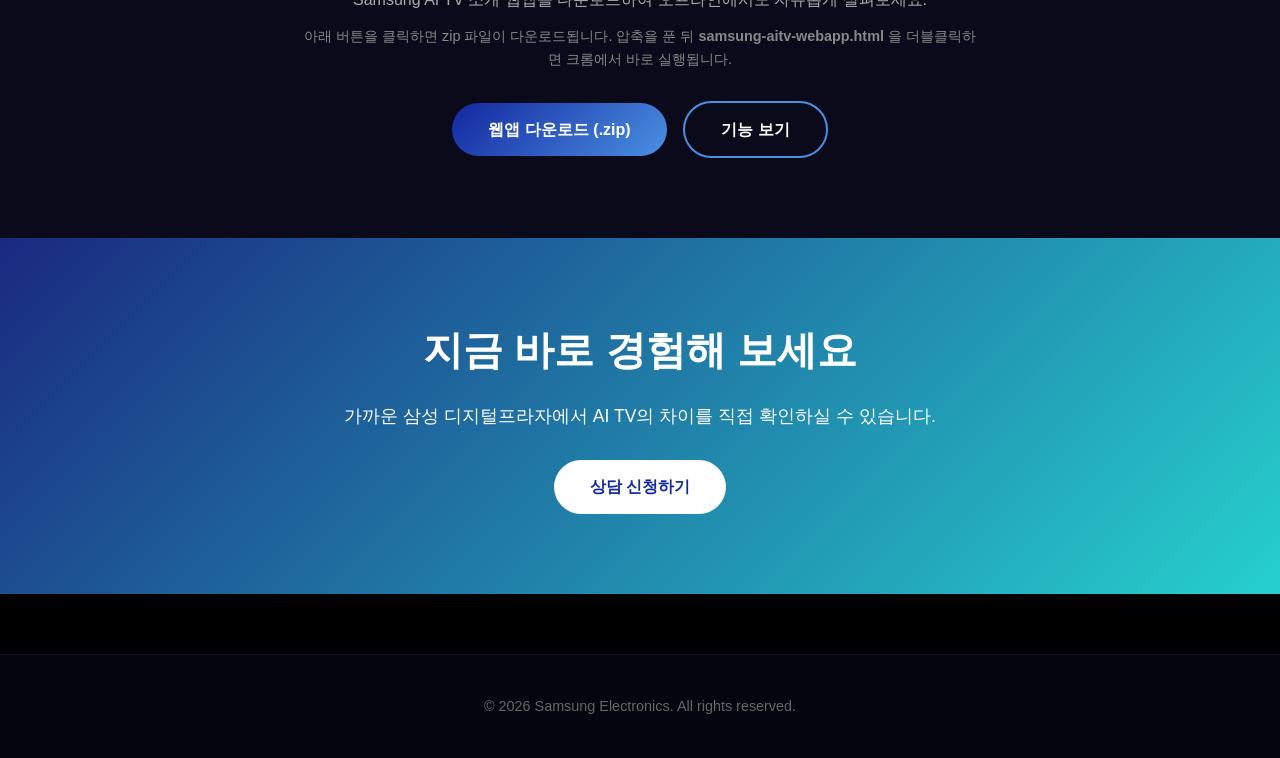
==== commit 261f5260: "Switch webapp download to zip-only Replace the standalone samsung-aitv-webapp.html with samsung-aitv" ====
--- a/Test1/index.html
+++ b/Test1/index.html
@@ -51,8 +51,8 @@
   <section style="padding:80px 40px; text-align:center; background:#0a0a1a;">
     <h2 style="font-size:2.3rem; margin-bottom:16px;">웹앱으로 더 가까이</h2>
     <p style="color:#aaa; max-width:600px; margin:0 auto 12px;">Samsung AI TV 소개 웹앱을 다운로드하여 오프라인에서도 자유롭게 살펴보세요.</p>
-    <p style="color:#888; max-width:680px; margin:0 auto 30px; font-size:0.9rem;">아래 버튼을 클릭하면 깃허브의 파일 페이지로 이동합니다. 우측 상단의 <b>⬇️ Download raw file</b> 아이콘을 눌러 저장한 뒤 더블클릭하면 크롬에서 바로 실행됩니다.</p>
-    <a href="https://github.com/vdaistrategy00/cso/blob/claude/samsung-aitv-webpage-H5gP1/Test1/samsung-aitv-webapp.html" class="btn" style="margin-right:12px;" target="_blank" rel="noopener">깃허브에서 웹앱 다운로드</a>
+    <p style="color:#888; max-width:680px; margin:0 auto 30px; font-size:0.9rem;">아래 버튼을 클릭하면 zip 파일이 다운로드됩니다. 압축을 푼 뒤 <b>samsung-aitv-webapp.html</b> 을 더블클릭하면 크롬에서 바로 실행됩니다.</p>
+    <a href="samsung-aitv-webapp.zip" download class="btn" style="margin-right:12px;">웹앱 다운로드 (.zip)</a>
     <a href="features.html" class="btn" style="background:transparent; border:2px solid #4a90e2;">기능 보기</a>
   </section>
 
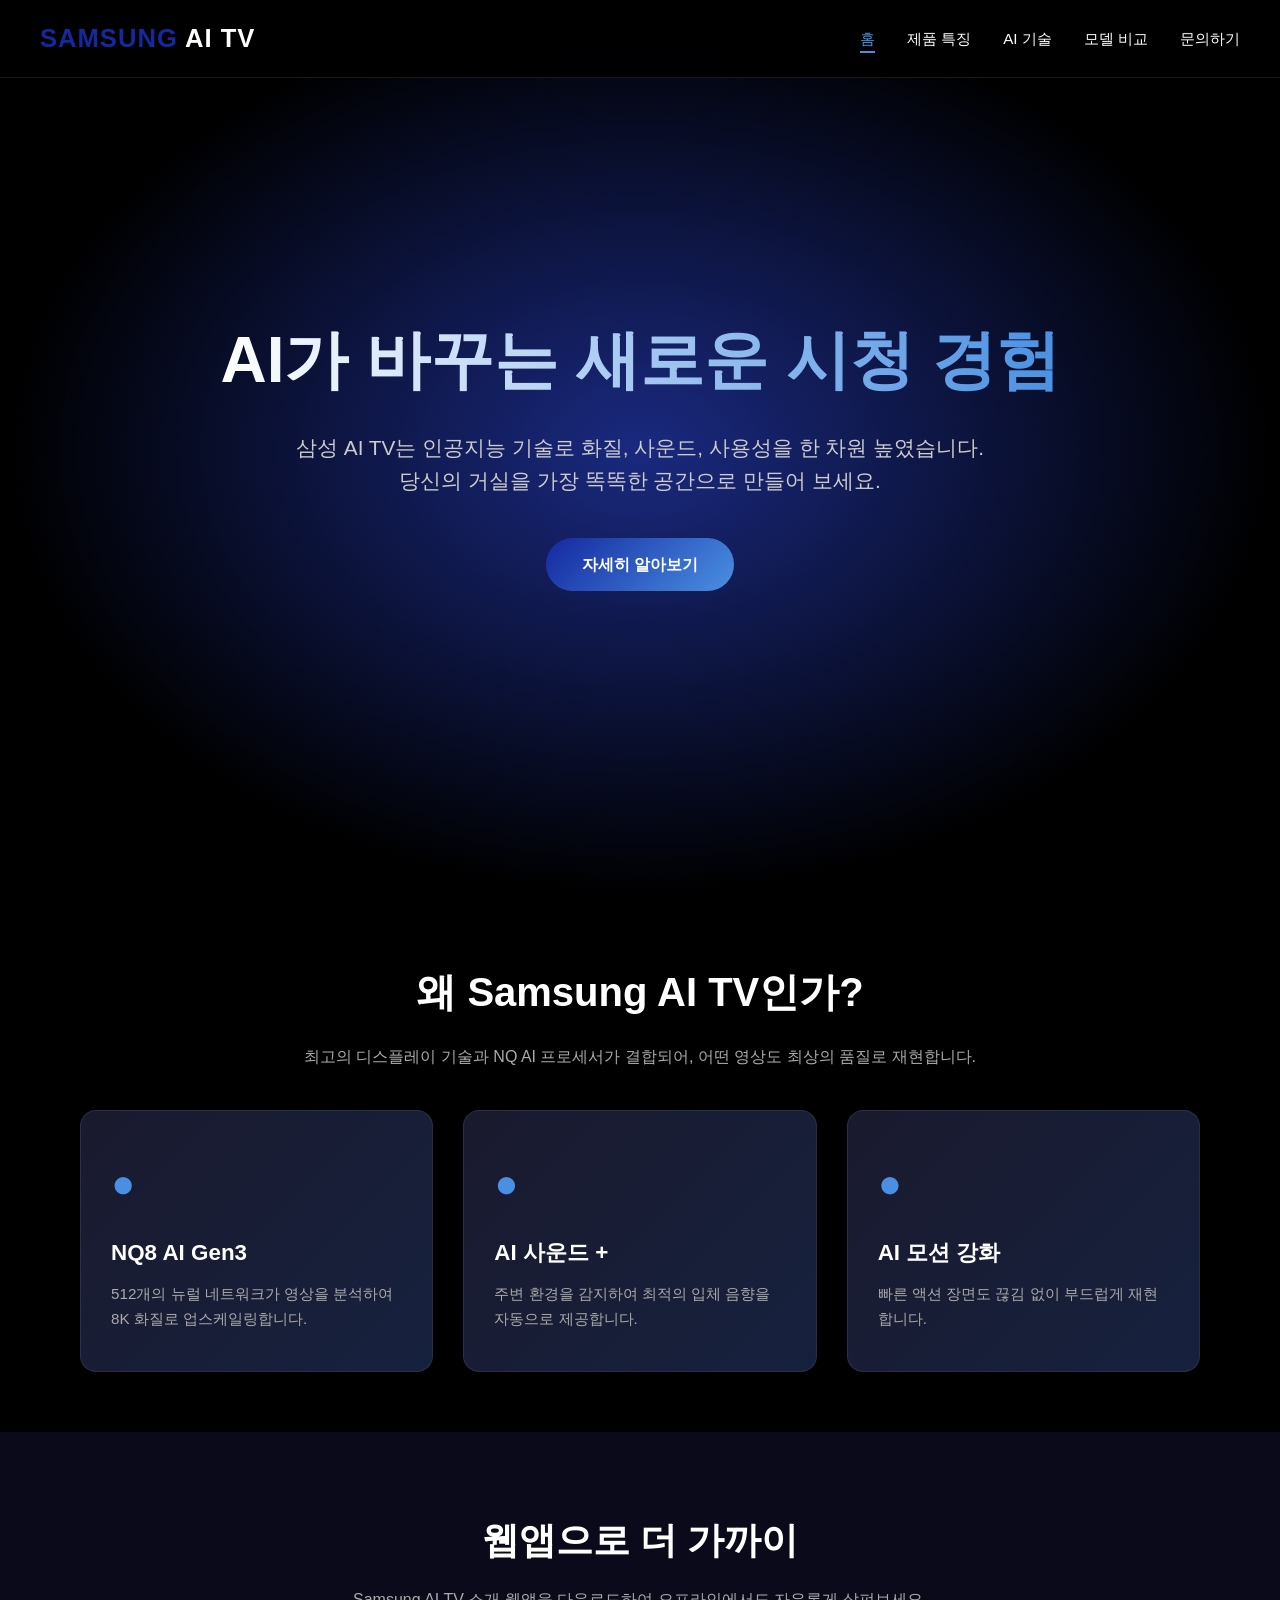
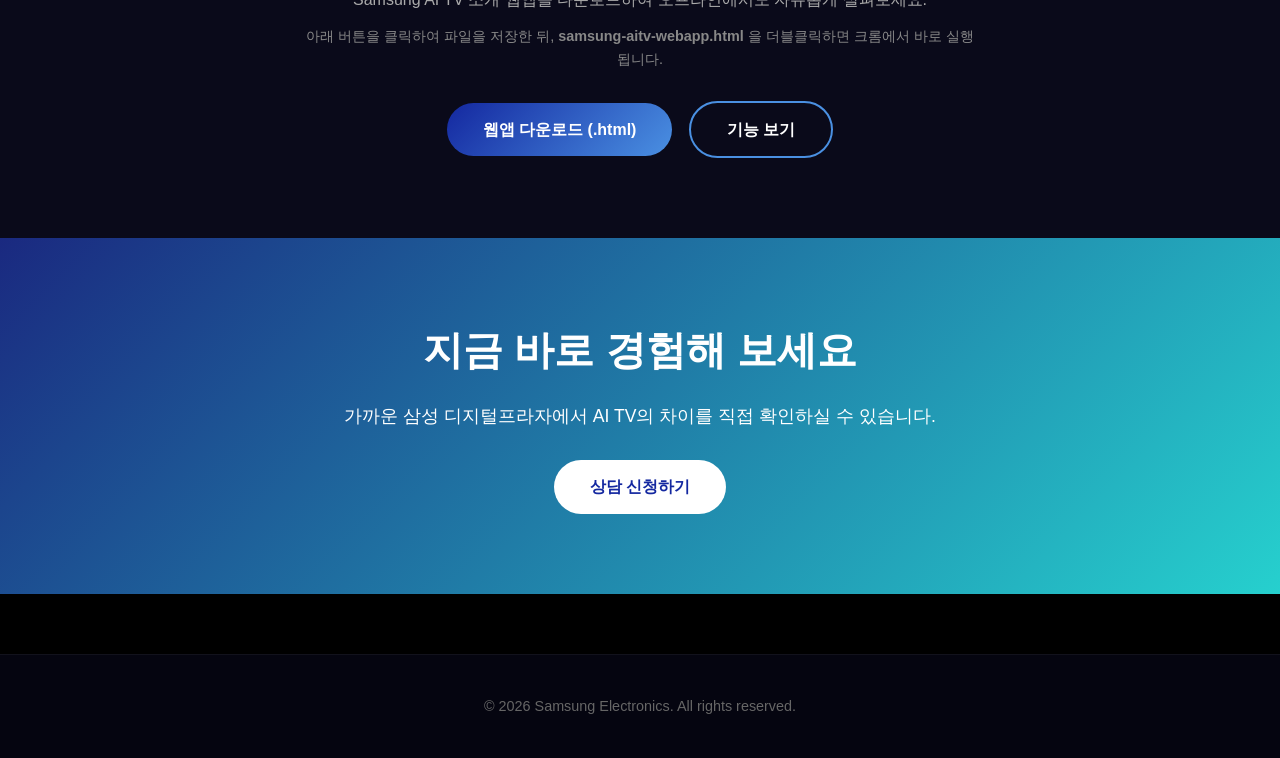
==== commit e73841c7: "Switch download back to single executable HTML Repo is now public, so the raw URL works without auth" ====
--- a/Test1/index.html
+++ b/Test1/index.html
@@ -51,8 +51,8 @@
   <section style="padding:80px 40px; text-align:center; background:#0a0a1a;">
     <h2 style="font-size:2.3rem; margin-bottom:16px;">웹앱으로 더 가까이</h2>
     <p style="color:#aaa; max-width:600px; margin:0 auto 12px;">Samsung AI TV 소개 웹앱을 다운로드하여 오프라인에서도 자유롭게 살펴보세요.</p>
-    <p style="color:#888; max-width:680px; margin:0 auto 30px; font-size:0.9rem;">아래 버튼을 클릭하면 zip 파일이 다운로드됩니다. 압축을 푼 뒤 <b>samsung-aitv-webapp.html</b> 을 더블클릭하면 크롬에서 바로 실행됩니다.</p>
-    <a href="samsung-aitv-webapp.zip" download class="btn" style="margin-right:12px;">웹앱 다운로드 (.zip)</a>
+    <p style="color:#888; max-width:680px; margin:0 auto 30px; font-size:0.9rem;">아래 버튼을 클릭하여 파일을 저장한 뒤, <b>samsung-aitv-webapp.html</b> 을 더블클릭하면 크롬에서 바로 실행됩니다.</p>
+    <a href="samsung-aitv-webapp.html" download class="btn" style="margin-right:12px;">웹앱 다운로드 (.html)</a>
     <a href="features.html" class="btn" style="background:transparent; border:2px solid #4a90e2;">기능 보기</a>
   </section>
 
